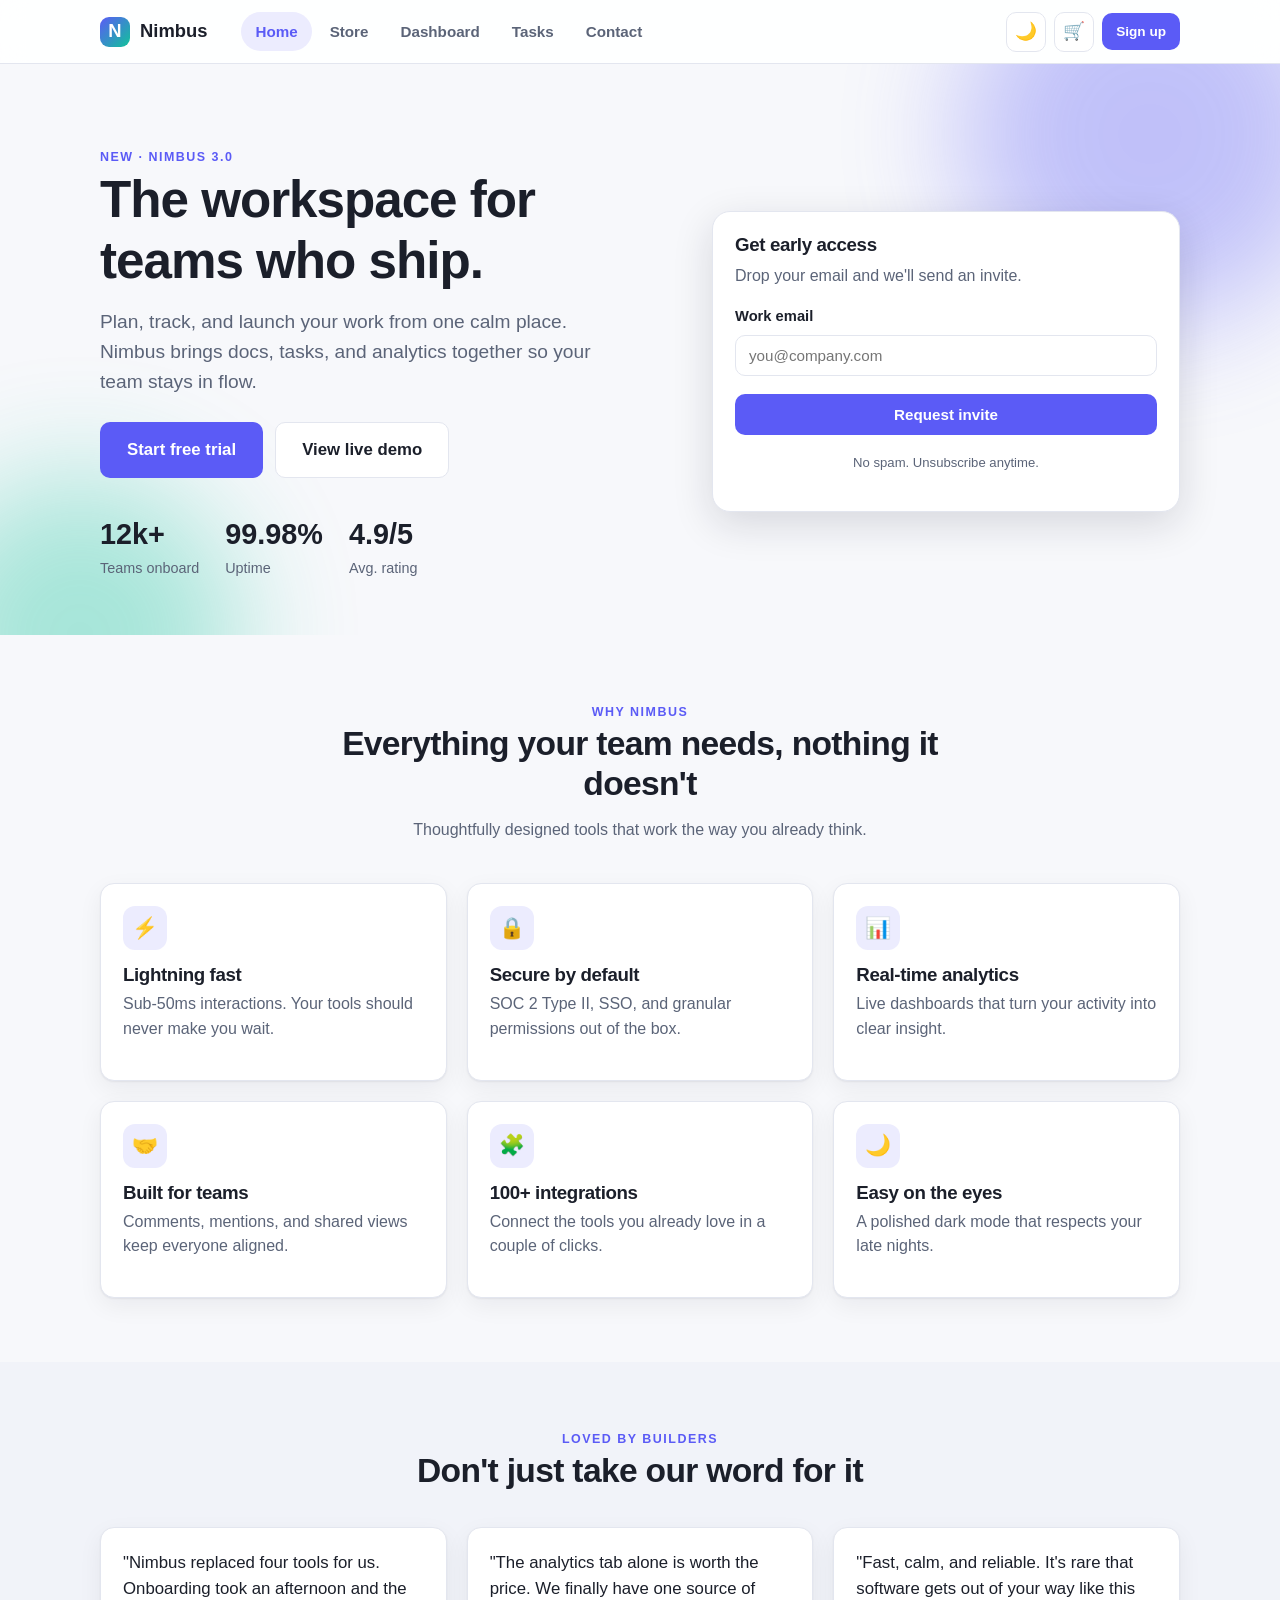
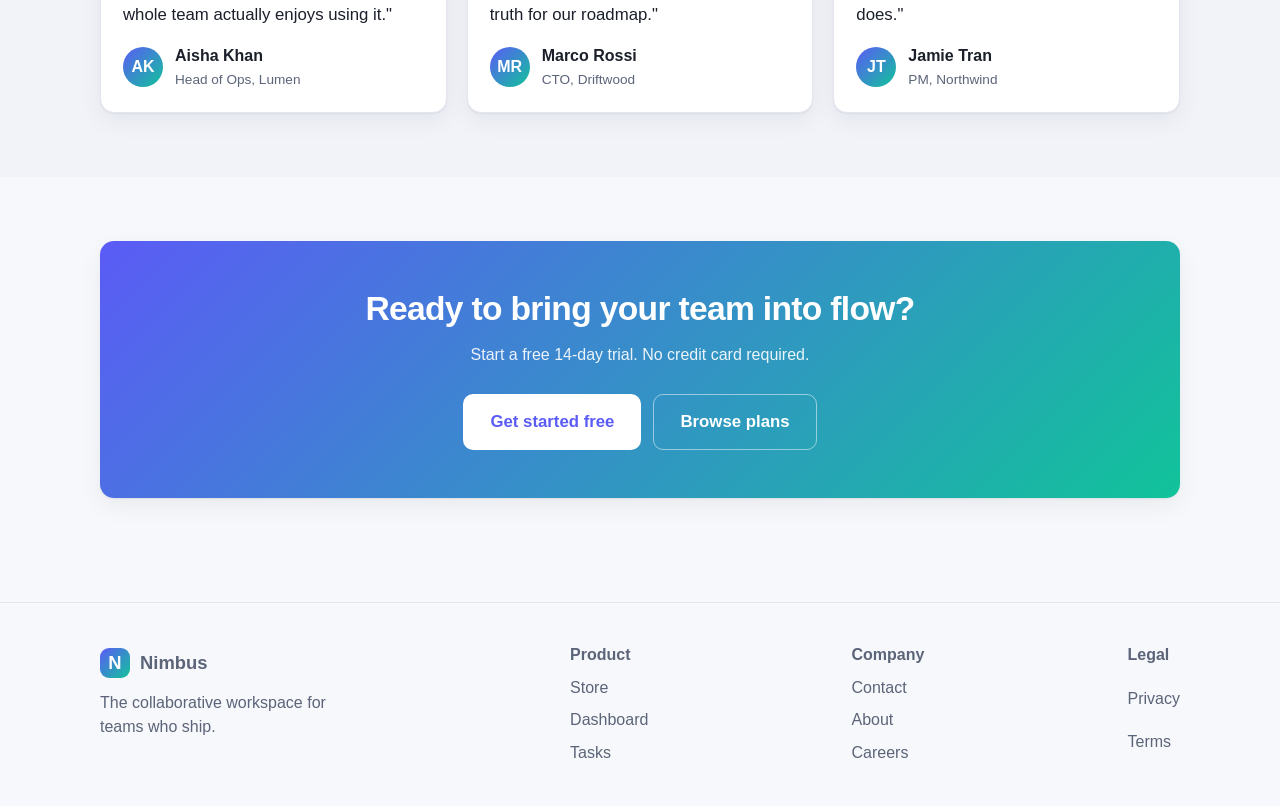
==== index.html @ 99af1205 "Add Nimbus computer-use test app A dependency-free static site (HTML/CSS/vanilla JS, no build step) " ====
<!DOCTYPE html>
<html lang="en">
<head>
  <meta charset="UTF-8" />
  <meta name="viewport" content="width=device-width, initial-scale=1.0" />
  <title>Nimbus — The workspace for teams who ship</title>
  <link rel="icon" href="data:image/svg+xml,<svg xmlns='http://www.w3.org/2000/svg' viewBox='0 0 100 100'><text y='.9em' font-size='90'>☁️</text></svg>" />
  <link rel="stylesheet" href="styles.css" />
</head>
<body data-page="home">

  <!-- ============================ NAV ============================ -->
  <nav class="nav">
    <div class="nav__inner">
      <a class="brand" href="index.html"><span class="brand__logo">N</span> Nimbus</a>
      <div class="nav__links">
        <a class="nav__link" data-nav="home" href="index.html">Home</a>
        <a class="nav__link" data-nav="products" href="products.html">Store</a>
        <a class="nav__link" data-nav="dashboard" href="dashboard.html">Dashboard</a>
        <a class="nav__link" data-nav="tasks" href="tasks.html">Tasks</a>
        <a class="nav__link" data-nav="contact" href="contact.html">Contact</a>
      </div>
      <div class="nav__spacer"></div>
      <div class="nav__actions">
        <button id="themeToggle" class="icon-btn" aria-label="Toggle theme">🌙</button>
        <a class="icon-btn" href="products.html" aria-label="View cart" title="Cart">🛒<span id="cartBadge" class="cart-badge" style="display:none">0</span></a>
        <a class="btn btn--primary btn--sm" href="contact.html">Sign up</a>
        <button id="menuToggle" class="icon-btn nav__toggle" aria-label="Open menu">☰</button>
      </div>
    </div>
  </nav>

  <!-- ============================ HERO ============================ -->
  <header class="hero">
    <span class="blob blob--1"></span>
    <span class="blob blob--2"></span>
    <div class="container hero__grid">
      <div>
        <span class="eyebrow">New · Nimbus 3.0</span>
        <h1>The workspace for teams who ship.</h1>
        <p class="hero__lead">Plan, track, and launch your work from one calm place. Nimbus brings docs, tasks, and analytics together so your team stays in flow.</p>
        <div class="hero__cta">
          <a class="btn btn--primary btn--lg" href="contact.html">Start free trial</a>
          <a class="btn btn--secondary btn--lg" href="dashboard.html">View live demo</a>
        </div>
        <div class="stat-row">
          <div><div class="stat__num">12k+</div><div class="stat__label">Teams onboard</div></div>
          <div><div class="stat__num">99.98%</div><div class="stat__label">Uptime</div></div>
          <div><div class="stat__num">4.9/5</div><div class="stat__label">Avg. rating</div></div>
        </div>
      </div>

      <div class="hero__panel">
        <h3 class="mt-0">Get early access</h3>
        <p class="muted">Drop your email and we'll send an invite.</p>
        <form id="leadForm" class="form" novalidate>
          <div class="field">
            <label for="leadEmail">Work email</label>
            <input class="input" id="leadEmail" name="email" type="email" placeholder="you@company.com" autocomplete="email" required />
          </div>
          <button class="btn btn--primary btn--block" type="submit">Request invite</button>
          <p class="field__hint center">No spam. Unsubscribe anytime.</p>
        </form>
      </div>
    </div>
  </header>

  <!-- ========================== FEATURES ========================= -->
  <section class="section" id="features">
    <div class="container">
      <div class="center" style="max-width:620px;margin:0 auto 40px">
        <span class="eyebrow">Why Nimbus</span>
        <h2>Everything your team needs, nothing it doesn't</h2>
        <p class="muted">Thoughtfully designed tools that work the way you already think.</p>
      </div>
      <div class="grid grid--3">
        <div class="card feature">
          <div class="feature__icon">⚡</div>
          <h3>Lightning fast</h3>
          <p class="muted">Sub-50ms interactions. Your tools should never make you wait.</p>
        </div>
        <div class="card feature">
          <div class="feature__icon">🔒</div>
          <h3>Secure by default</h3>
          <p class="muted">SOC 2 Type II, SSO, and granular permissions out of the box.</p>
        </div>
        <div class="card feature">
          <div class="feature__icon">📊</div>
          <h3>Real-time analytics</h3>
          <p class="muted">Live dashboards that turn your activity into clear insight.</p>
        </div>
        <div class="card feature">
          <div class="feature__icon">🤝</div>
          <h3>Built for teams</h3>
          <p class="muted">Comments, mentions, and shared views keep everyone aligned.</p>
        </div>
        <div class="card feature">
          <div class="feature__icon">🧩</div>
          <h3>100+ integrations</h3>
          <p class="muted">Connect the tools you already love in a couple of clicks.</p>
        </div>
        <div class="card feature">
          <div class="feature__icon">🌙</div>
          <h3>Easy on the eyes</h3>
          <p class="muted">A polished dark mode that respects your late nights.</p>
        </div>
      </div>
    </div>
  </section>

  <!-- ========================= TESTIMONIAL ======================= -->
  <section class="section" style="background:var(--surface-2)">
    <div class="container">
      <div class="center" style="max-width:620px;margin:0 auto 36px">
        <span class="eyebrow">Loved by builders</span>
        <h2>Don't just take our word for it</h2>
      </div>
      <div class="grid grid--3">
        <div class="card">
          <p class="quote">"Nimbus replaced four tools for us. Onboarding took an afternoon and the whole team actually enjoys using it."</p>
          <div class="quote__author"><span class="avatar">AK</span><div><strong>Aisha Khan</strong><div class="muted" style="font-size:.85rem">Head of Ops, Lumen</div></div></div>
        </div>
        <div class="card">
          <p class="quote">"The analytics tab alone is worth the price. We finally have one source of truth for our roadmap."</p>
          <div class="quote__author"><span class="avatar">MR</span><div><strong>Marco Rossi</strong><div class="muted" style="font-size:.85rem">CTO, Driftwood</div></div></div>
        </div>
        <div class="card">
          <p class="quote">"Fast, calm, and reliable. It's rare that software gets out of your way like this does."</p>
          <div class="quote__author"><span class="avatar">JT</span><div><strong>Jamie Tran</strong><div class="muted" style="font-size:.85rem">PM, Northwind</div></div></div>
        </div>
      </div>
    </div>
  </section>

  <!-- ============================ CTA ============================ -->
  <section class="section">
    <div class="container">
      <div class="card center" style="padding:48px;background:linear-gradient(135deg,var(--primary),var(--accent));border:none;color:#fff">
        <h2 style="color:#fff">Ready to bring your team into flow?</h2>
        <p style="opacity:.9;max-width:48ch;margin:0 auto 22px">Start a free 14-day trial. No credit card required.</p>
        <div class="hero__cta" style="justify-content:center">
          <a class="btn btn--lg" style="background:#fff;color:var(--primary)" href="contact.html">Get started free</a>
          <a class="btn btn--lg btn--ghost" style="color:#fff;border-color:rgba(255,255,255,.5)" href="products.html">Browse plans</a>
        </div>
      </div>
    </div>
  </section>

  <!-- =========================== FOOTER ========================== -->
  <footer class="footer">
    <div class="container footer__grid">
      <div class="footer__col">
        <a class="brand" href="index.html"><span class="brand__logo">N</span> Nimbus</a>
        <p class="muted" style="max-width:30ch">The collaborative workspace for teams who ship.</p>
      </div>
      <div class="footer__col">
        <strong>Product</strong>
        <a href="products.html">Store</a>
        <a href="dashboard.html">Dashboard</a>
        <a href="tasks.html">Tasks</a>
      </div>
      <div class="footer__col">
        <strong>Company</strong>
        <a href="contact.html">Contact</a>
        <a href="#">About</a>
        <a href="#">Careers</a>
      </div>
      <div class="footer__col">
        <strong>Legal</strong>
        <a href="#">Privacy</a>
        <a href="#">Terms</a>
      </div>
    </div>
  </footer>

  <script src="app.js"></script>
  <script>
    // Hero email capture
    document.getElementById("leadForm").addEventListener("submit", function (e) {
      e.preventDefault();
      var email = document.getElementById("leadEmail");
      if (!email.value || !email.checkValidity()) {
        email.focus();
        toast("Please enter a valid email");
        return;
      }
      toast("🎉 Thanks! Invite sent to " + email.value);
      email.value = "";
    });
  </script>
</body>
</html>
---- styles.css ----
/* ==========================================================================
   Nimbus — shared design system
   Dependency-free. Theming via CSS variables + [data-theme] on <html>.
   ========================================================================== */

:root {
  --bg: #f7f8fb;
  --surface: #ffffff;
  --surface-2: #f1f3f9;
  --border: #e3e6ef;
  --text: #1b1f2a;
  --text-muted: #5b6478;
  --primary: #5b5bf6;
  --primary-600: #4747e0;
  --primary-soft: #ececfe;
  --accent: #11c39a;
  --danger: #e5484d;
  --warning: #f5a524;
  --shadow: 0 1px 2px rgba(20, 24, 40, .06), 0 8px 24px rgba(20, 24, 40, .06);
  --shadow-lg: 0 12px 40px rgba(20, 24, 40, .14);
  --radius: 14px;
  --radius-sm: 9px;
  --maxw: 1120px;
  --nav-h: 64px;
}

[data-theme="dark"] {
  --bg: #0e1117;
  --surface: #161b24;
  --surface-2: #1d2330;
  --border: #2a3140;
  --text: #e8ecf4;
  --text-muted: #9aa4b8;
  --primary: #7c7cff;
  --primary-600: #6a6aff;
  --primary-soft: #20223a;
  --accent: #2cd6ad;
  --shadow: 0 1px 2px rgba(0, 0, 0, .3), 0 8px 24px rgba(0, 0, 0, .35);
  --shadow-lg: 0 12px 40px rgba(0, 0, 0, .5);
}

* { box-sizing: border-box; }

html { scroll-behavior: smooth; }

body {
  margin: 0;
  font-family: -apple-system, BlinkMacSystemFont, "Segoe UI", Roboto, Helvetica, Arial, sans-serif;
  background: var(--bg);
  color: var(--text);
  line-height: 1.55;
  -webkit-font-smoothing: antialiased;
  transition: background .2s ease, color .2s ease;
}

a { color: var(--primary); text-decoration: none; }
a:hover { text-decoration: underline; }

h1, h2, h3 { line-height: 1.2; margin: 0 0 .4em; letter-spacing: -.02em; }
h1 { font-size: clamp(2rem, 5vw, 3.2rem); }
h2 { font-size: clamp(1.5rem, 3vw, 2.1rem); }
p { margin: 0 0 1rem; }

.container { width: 100%; max-width: var(--maxw); margin: 0 auto; padding: 0 20px; }
.section { padding: 64px 0; }
.muted { color: var(--text-muted); }
.center { text-align: center; }
.mt-0 { margin-top: 0; }
.eyebrow {
  text-transform: uppercase; letter-spacing: .12em; font-size: .78rem;
  font-weight: 700; color: var(--primary);
}

/* ----------------------------- Navigation ------------------------------- */
.nav {
  position: sticky; top: 0; z-index: 50;
  height: var(--nav-h);
  background: color-mix(in srgb, var(--surface) 88%, transparent);
  backdrop-filter: saturate(180%) blur(12px);
  border-bottom: 1px solid var(--border);
}
.nav__inner {
  height: 100%; max-width: var(--maxw); margin: 0 auto; padding: 0 20px;
  display: flex; align-items: center; gap: 20px;
}
.brand { display: flex; align-items: center; gap: 10px; font-weight: 800; font-size: 1.15rem; color: var(--text); }
.brand:hover { text-decoration: none; }
.brand__logo {
  width: 30px; height: 30px; border-radius: 9px;
  background: linear-gradient(135deg, var(--primary), var(--accent));
  display: grid; place-items: center; color: #fff; font-weight: 900;
}
.nav__links { display: flex; align-items: center; gap: 4px; margin-left: 14px; }
.nav__link {
  padding: 8px 14px; border-radius: 999px; color: var(--text-muted);
  font-weight: 600; font-size: .95rem;
}
.nav__link:hover { color: var(--text); background: var(--surface-2); text-decoration: none; }
.nav__link.is-active { color: var(--primary); background: var(--primary-soft); }
.nav__spacer { flex: 1; }
.nav__actions { display: flex; align-items: center; gap: 8px; }

.icon-btn {
  width: 40px; height: 40px; border-radius: 10px; border: 1px solid var(--border);
  background: var(--surface); color: var(--text); cursor: pointer; font-size: 1.1rem;
  display: grid; place-items: center; position: relative;
}
.icon-btn:hover { background: var(--surface-2); }
.cart-badge {
  position: absolute; top: -6px; right: -6px; min-width: 18px; height: 18px; padding: 0 4px;
  border-radius: 999px; background: var(--danger); color: #fff; font-size: .7rem; font-weight: 700;
  display: grid; place-items: center;
}
.nav__toggle { display: none; }

/* ------------------------------- Buttons -------------------------------- */
.btn {
  display: inline-flex; align-items: center; justify-content: center; gap: 8px;
  padding: 11px 20px; border-radius: 10px; font-weight: 700; font-size: .95rem;
  border: 1px solid transparent; cursor: pointer; transition: transform .06s ease, background .15s ease;
  font-family: inherit;
}
.btn:hover { text-decoration: none; }
.btn:active { transform: translateY(1px); }
.btn--primary { background: var(--primary); color: #fff; }
.btn--primary:hover { background: var(--primary-600); }
.btn--secondary { background: var(--surface); color: var(--text); border-color: var(--border); }
.btn--secondary:hover { background: var(--surface-2); }
.btn--ghost { background: transparent; color: var(--text); }
.btn--ghost:hover { background: var(--surface-2); }
.btn--danger { background: var(--danger); color: #fff; }
.btn--block { width: 100%; }
.btn--sm { padding: 7px 13px; font-size: .85rem; }
.btn--lg { padding: 14px 26px; font-size: 1.05rem; }

/* -------------------------------- Cards --------------------------------- */
.card {
  background: var(--surface); border: 1px solid var(--border); border-radius: var(--radius);
  box-shadow: var(--shadow); padding: 22px;
}
.grid { display: grid; gap: 20px; }
.grid--3 { grid-template-columns: repeat(3, 1fr); }
.grid--4 { grid-template-columns: repeat(4, 1fr); }
.grid--2 { grid-template-columns: repeat(2, 1fr); }

/* -------------------------------- Hero ---------------------------------- */
.hero { padding: 80px 0 56px; position: relative; overflow: hidden; }
.hero__grid { display: grid; grid-template-columns: 1.1fr .9fr; gap: 40px; align-items: center; }
.hero h1 { margin-bottom: .3em; }
.hero__lead { font-size: 1.2rem; color: var(--text-muted); max-width: 46ch; }
.hero__cta { display: flex; gap: 12px; margin-top: 26px; flex-wrap: wrap; }
.hero__panel {
  background: var(--surface); border: 1px solid var(--border); border-radius: 18px;
  box-shadow: var(--shadow-lg); padding: 22px;
}
.blob {
  position: absolute; border-radius: 50%; filter: blur(60px); opacity: .35; z-index: -1;
}
.blob--1 { width: 380px; height: 380px; background: var(--primary); top: -120px; right: -60px; }
.blob--2 { width: 320px; height: 320px; background: var(--accent); bottom: -160px; left: -80px; }

.stat-row { display: flex; gap: 26px; margin-top: 34px; flex-wrap: wrap; }
.stat__num { font-size: 1.8rem; font-weight: 800; }
.stat__label { color: var(--text-muted); font-size: .9rem; }

/* ------------------------------ Feature --------------------------------- */
.feature__icon {
  width: 44px; height: 44px; border-radius: 12px; background: var(--primary-soft);
  color: var(--primary); display: grid; place-items: center; font-size: 1.3rem; margin-bottom: 14px;
}
.feature h3 { margin-bottom: .3em; }

/* ----------------------------- Testimonial ------------------------------ */
.quote { font-size: 1.05rem; }
.quote__author { display: flex; align-items: center; gap: 12px; margin-top: 14px; }
.avatar {
  width: 40px; height: 40px; border-radius: 50%; background: linear-gradient(135deg, var(--primary), var(--accent));
  color: #fff; display: grid; place-items: center; font-weight: 700;
}

/* -------------------------------- Tabs ---------------------------------- */
.tabs { border-bottom: 1px solid var(--border); display: flex; gap: 4px; margin-bottom: 26px; }
.tab {
  padding: 12px 16px; border: none; background: none; cursor: pointer; font-family: inherit;
  font-size: .98rem; font-weight: 600; color: var(--text-muted); border-bottom: 2px solid transparent;
  margin-bottom: -1px;
}
.tab:hover { color: var(--text); }
.tab.is-active { color: var(--primary); border-bottom-color: var(--primary); }
.tab-panel { display: none; }
.tab-panel.is-active { display: block; animation: fade .2s ease; }
@keyframes fade { from { opacity: 0; transform: translateY(4px); } to { opacity: 1; transform: none; } }

/* ------------------------------- Stats ---------------------------------- */
.stat-card { display: flex; flex-direction: column; gap: 6px; }
.stat-card__label { color: var(--text-muted); font-size: .85rem; font-weight: 600; }
.stat-card__value { font-size: 1.9rem; font-weight: 800; }
.trend { font-size: .85rem; font-weight: 700; }
.trend--up { color: var(--accent); }
.trend--down { color: var(--danger); }

/* ------------------------------- Tables --------------------------------- */
.table-wrap { overflow-x: auto; border: 1px solid var(--border); border-radius: var(--radius); }
table { width: 100%; border-collapse: collapse; background: var(--surface); }
th, td { padding: 12px 16px; text-align: left; border-bottom: 1px solid var(--border); font-size: .92rem; }
th { color: var(--text-muted); font-weight: 700; font-size: .8rem; text-transform: uppercase; letter-spacing: .04em; }
tbody tr:last-child td { border-bottom: none; }
tbody tr:hover { background: var(--surface-2); }
.badge {
  display: inline-block; padding: 3px 10px; border-radius: 999px; font-size: .78rem; font-weight: 700;
}
.badge--green { background: color-mix(in srgb, var(--accent) 18%, transparent); color: var(--accent); }
.badge--amber { background: color-mix(in srgb, var(--warning) 20%, transparent); color: var(--warning); }
.badge--red { background: color-mix(in srgb, var(--danger) 16%, transparent); color: var(--danger); }
.badge--gray { background: var(--surface-2); color: var(--text-muted); }

/* ------------------------------- Forms ---------------------------------- */
.form { display: grid; gap: 18px; }
.field { display: grid; gap: 7px; }
.field > label { font-weight: 600; font-size: .92rem; }
.field-group { border: 0; margin: 0; padding: 0; min-width: 0; }
.field-group > legend { font-weight: 600; font-size: .92rem; padding: 0; margin-bottom: 8px; }
.field .req { color: var(--danger); }
.input, .select, .textarea {
  width: 100%; padding: 11px 13px; border-radius: 10px; border: 1px solid var(--border);
  background: var(--surface); color: var(--text); font-family: inherit; font-size: .95rem;
}
.input:focus, .select:focus, .textarea:focus {
  outline: none; border-color: var(--primary); box-shadow: 0 0 0 3px var(--primary-soft);
}
.textarea { resize: vertical; min-height: 110px; }
.field__hint { font-size: .82rem; color: var(--text-muted); }
.field__error { font-size: .82rem; color: var(--danger); display: none; }
.field.has-error .input, .field.has-error .select, .field.has-error .textarea { border-color: var(--danger); }
.field.has-error .field__error { display: block; }
.choice-row { display: flex; gap: 18px; flex-wrap: wrap; }
.choice { display: flex; align-items: center; gap: 8px; font-size: .95rem; }
.choice input { width: 16px; height: 16px; accent-color: var(--primary); }
.row-2 { display: grid; grid-template-columns: 1fr 1fr; gap: 18px; }

/* -------------------------- Toggle switch ------------------------------- */
.switch { position: relative; display: inline-block; width: 46px; height: 26px; }
.switch input { opacity: 0; width: 0; height: 0; }
.switch__track {
  position: absolute; inset: 0; background: var(--surface-2); border: 1px solid var(--border);
  border-radius: 999px; cursor: pointer; transition: .2s;
}
.switch__track::before {
  content: ""; position: absolute; height: 18px; width: 18px; left: 3px; top: 3px;
  background: #fff; border-radius: 50%; transition: .2s; box-shadow: 0 1px 2px rgba(0,0,0,.3);
}
.switch input:checked + .switch__track { background: var(--primary); border-color: var(--primary); }
.switch input:checked + .switch__track::before { transform: translateX(20px); }

/* ------------------------------- Products ------------------------------- */
.toolbar { display: flex; gap: 12px; align-items: center; flex-wrap: wrap; margin-bottom: 24px; }
.toolbar .search { flex: 1; min-width: 220px; }
.product__media {
  height: 150px; border-radius: 10px; margin-bottom: 14px; display: grid; place-items: center;
  font-size: 3rem; color: #fff;
}
.product h3 { font-size: 1.1rem; margin-bottom: 2px; }
.product__price { font-weight: 800; font-size: 1.2rem; }
.product__foot { display: flex; align-items: center; justify-content: space-between; margin-top: 14px; }

/* -------------------------------- Tasks --------------------------------- */
.task-input { display: flex; gap: 10px; margin-bottom: 18px; }
.task-list { list-style: none; margin: 0; padding: 0; display: grid; gap: 10px; }
.task {
  display: flex; align-items: center; gap: 12px; padding: 13px 16px;
  background: var(--surface); border: 1px solid var(--border); border-radius: 12px;
}
.task input[type="checkbox"] { width: 19px; height: 19px; accent-color: var(--accent); cursor: pointer; }
.task__text { flex: 1; }
.task.is-done .task__text { text-decoration: line-through; color: var(--text-muted); }
.task__del { background: none; border: none; cursor: pointer; color: var(--text-muted); font-size: 1.1rem; padding: 4px 8px; border-radius: 8px; }
.task__del:hover { background: color-mix(in srgb, var(--danger) 14%, transparent); color: var(--danger); }
.filter-row { display: flex; align-items: center; gap: 8px; margin-bottom: 18px; flex-wrap: wrap; }
.chip {
  padding: 6px 14px; border-radius: 999px; border: 1px solid var(--border); background: var(--surface);
  cursor: pointer; font-weight: 600; font-size: .88rem; color: var(--text-muted); font-family: inherit;
}
.chip.is-active { background: var(--primary); border-color: var(--primary); color: #fff; }
.empty { text-align: center; color: var(--text-muted); padding: 30px; }

/* ------------------------------- Modal ---------------------------------- */
.modal-overlay {
  position: fixed; inset: 0; background: rgba(10, 12, 20, .5); z-index: 100;
  display: none; align-items: center; justify-content: center; padding: 20px;
}
.modal-overlay.is-open { display: flex; animation: fade .15s ease; }
.modal {
  background: var(--surface); border-radius: 16px; box-shadow: var(--shadow-lg);
  width: 100%; max-width: 440px; padding: 24px; max-height: 85vh; overflow: auto;
}
.modal__head { display: flex; align-items: center; justify-content: space-between; margin-bottom: 14px; }
.modal__close { background: none; border: none; font-size: 1.4rem; cursor: pointer; color: var(--text-muted); }
.cart-line { display: flex; align-items: center; justify-content: space-between; padding: 10px 0; border-bottom: 1px solid var(--border); }
.cart-total { display: flex; align-items: center; justify-content: space-between; font-weight: 800; font-size: 1.15rem; margin: 14px 0; }

/* ------------------------------- Toast ---------------------------------- */
.toast-stack { position: fixed; bottom: 22px; right: 22px; z-index: 200; display: grid; gap: 10px; }
.toast {
  background: var(--text); color: var(--bg); padding: 12px 18px; border-radius: 10px;
  box-shadow: var(--shadow-lg); font-weight: 600; font-size: .92rem; animation: slideIn .2s ease;
}
@keyframes slideIn { from { opacity: 0; transform: translateX(20px); } to { opacity: 1; transform: none; } }

/* ------------------------------- Footer --------------------------------- */
.footer { border-top: 1px solid var(--border); padding: 40px 0; margin-top: 40px; color: var(--text-muted); }
.footer__grid { display: flex; justify-content: space-between; gap: 30px; flex-wrap: wrap; }
.footer__col { display: grid; gap: 8px; }
.footer__col a { color: var(--text-muted); }

/* ------------------------------ Page head ------------------------------- */
.page-head { padding: 38px 0 8px; }
.page-head h1 { font-size: clamp(1.8rem, 4vw, 2.4rem); }

/* ----------------------------- Responsive ------------------------------- */
@media (max-width: 860px) {
  .nav__links { display: none; }
  .nav__links.is-open {
    display: flex; flex-direction: column; position: absolute; top: var(--nav-h); left: 0; right: 0;
    background: var(--surface); border-bottom: 1px solid var(--border); padding: 12px; gap: 6px; margin: 0;
  }
  .nav__toggle { display: grid; }
  .hero__grid, .grid--3, .grid--4, .grid--2, .row-2 { grid-template-columns: 1fr; }
  .footer__grid { flex-direction: column; }
}
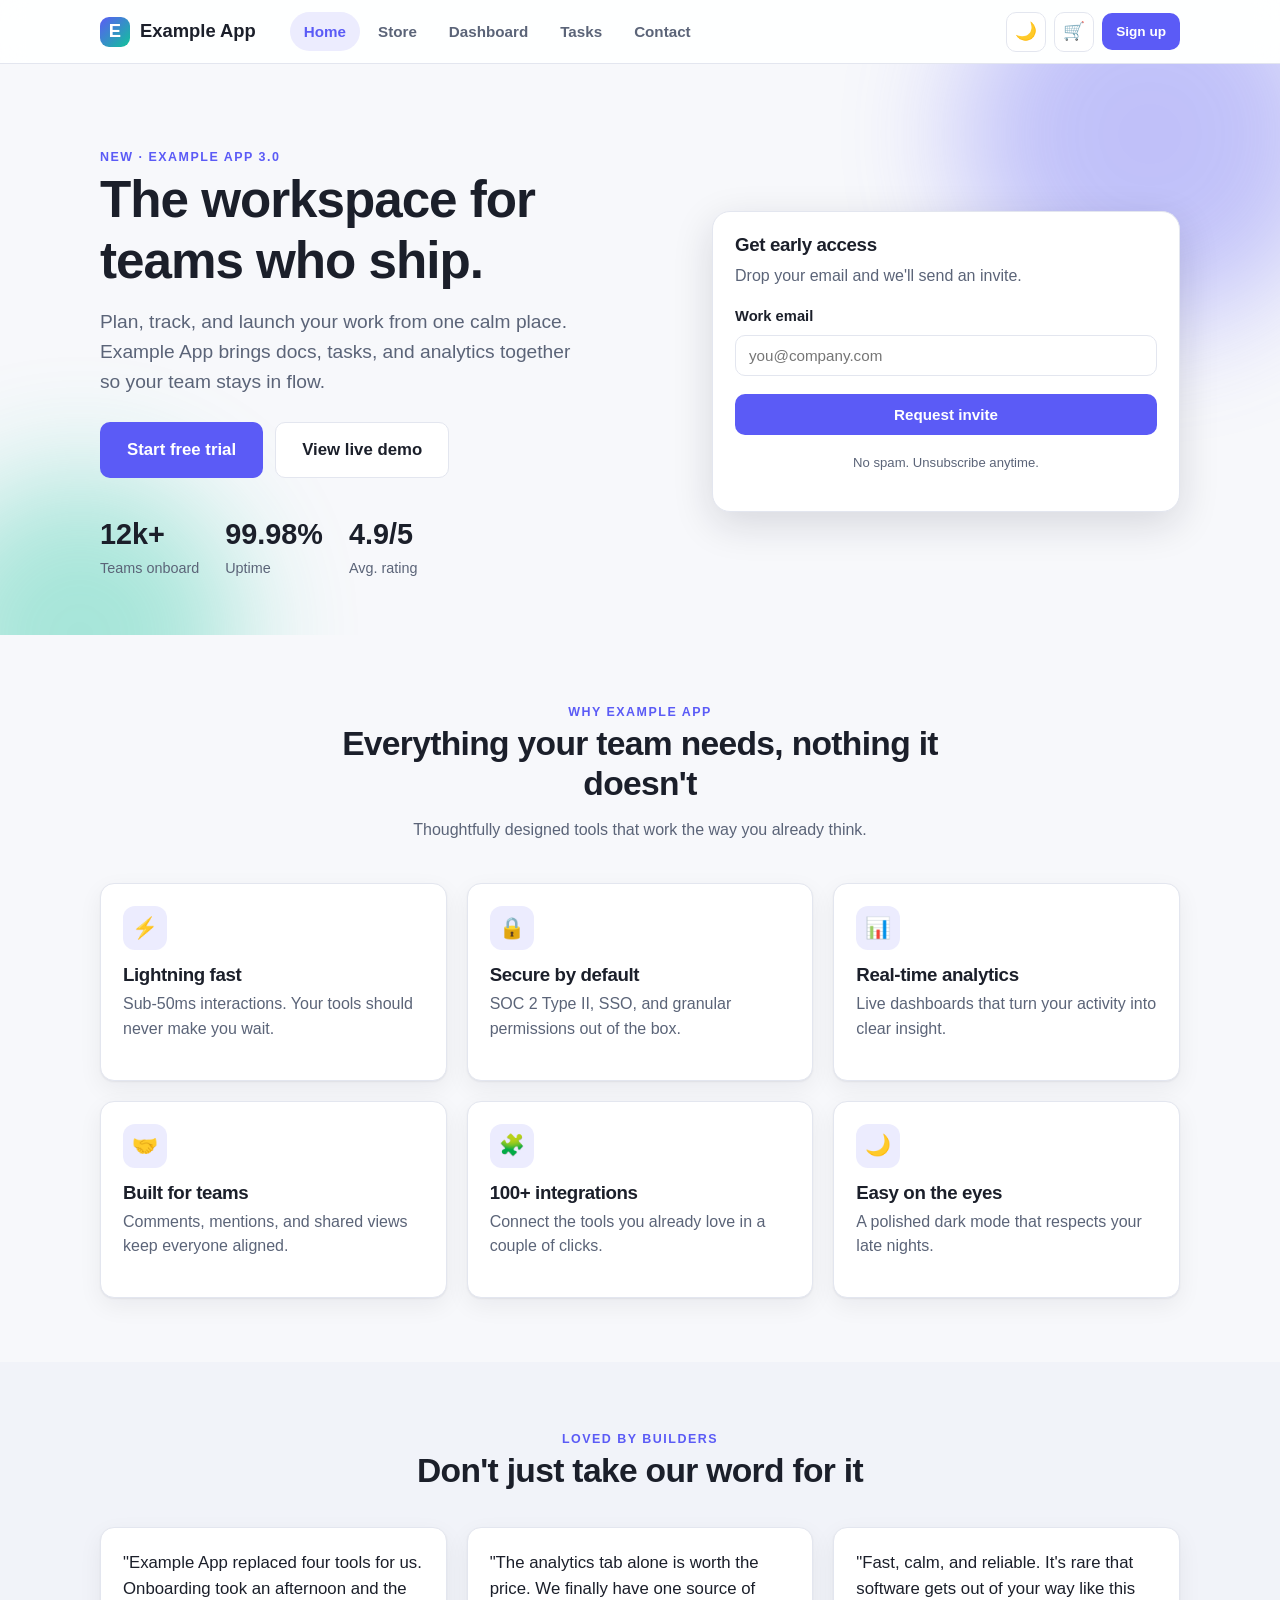
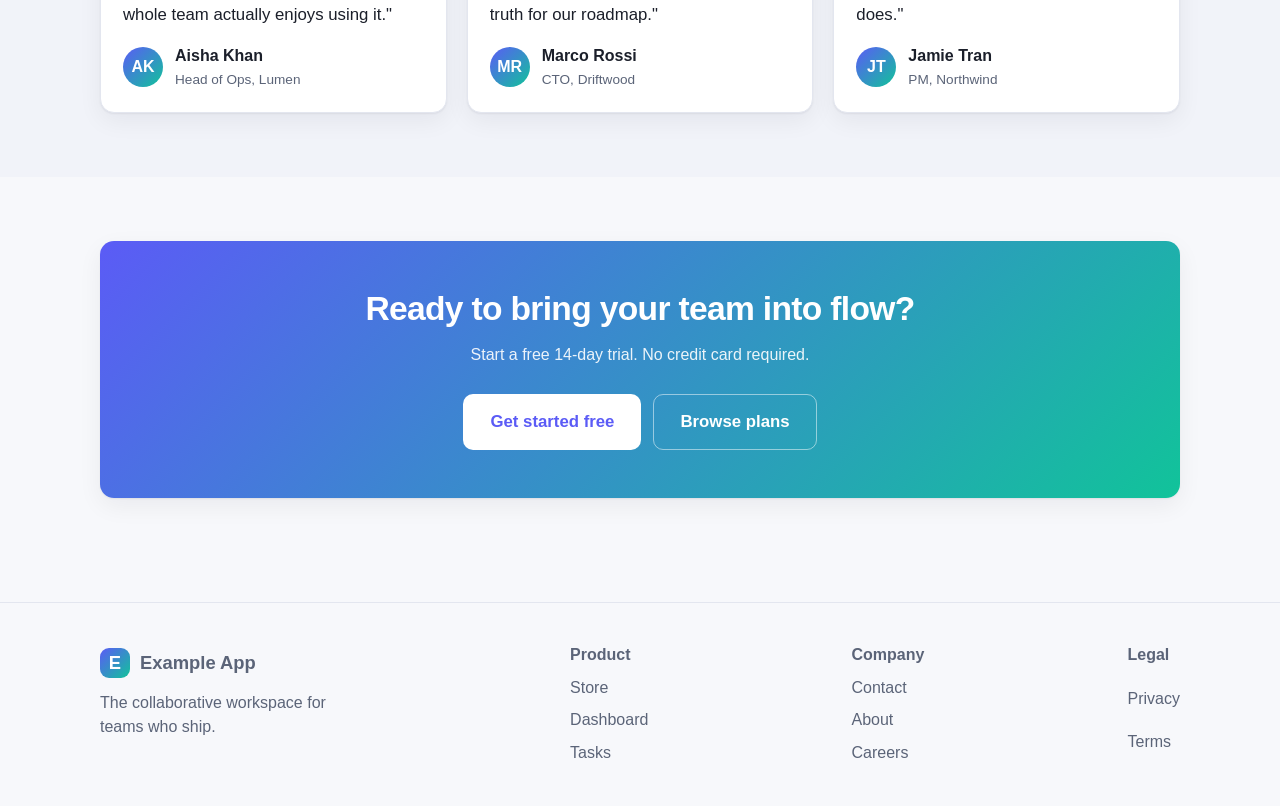
==== commit 3e191434: "Rename app from Nimbus to Example App Make it obvious the app is a dummy/test target. Updates all us" ====
--- a/index.html
+++ b/index.html
@@ -3,7 +3,7 @@
 <head>
   <meta charset="UTF-8" />
   <meta name="viewport" content="width=device-width, initial-scale=1.0" />
-  <title>Nimbus — The workspace for teams who ship</title>
+  <title>Example App — The workspace for teams who ship</title>
   <link rel="icon" href="data:image/svg+xml,<svg xmlns='http://www.w3.org/2000/svg' viewBox='0 0 100 100'><text y='.9em' font-size='90'>☁️</text></svg>" />
   <link rel="stylesheet" href="styles.css" />
 </head>
@@ -12,7 +12,7 @@
   <!-- ============================ NAV ============================ -->
   <nav class="nav">
     <div class="nav__inner">
-      <a class="brand" href="index.html"><span class="brand__logo">N</span> Nimbus</a>
+      <a class="brand" href="index.html"><span class="brand__logo">E</span> Example App</a>
       <div class="nav__links">
         <a class="nav__link" data-nav="home" href="index.html">Home</a>
         <a class="nav__link" data-nav="products" href="products.html">Store</a>
@@ -36,9 +36,9 @@
     <span class="blob blob--2"></span>
     <div class="container hero__grid">
       <div>
-        <span class="eyebrow">New · Nimbus 3.0</span>
+        <span class="eyebrow">New · Example App 3.0</span>
         <h1>The workspace for teams who ship.</h1>
-        <p class="hero__lead">Plan, track, and launch your work from one calm place. Nimbus brings docs, tasks, and analytics together so your team stays in flow.</p>
+        <p class="hero__lead">Plan, track, and launch your work from one calm place. Example App brings docs, tasks, and analytics together so your team stays in flow.</p>
         <div class="hero__cta">
           <a class="btn btn--primary btn--lg" href="contact.html">Start free trial</a>
           <a class="btn btn--secondary btn--lg" href="dashboard.html">View live demo</a>
@@ -69,7 +69,7 @@
   <section class="section" id="features">
     <div class="container">
       <div class="center" style="max-width:620px;margin:0 auto 40px">
-        <span class="eyebrow">Why Nimbus</span>
+        <span class="eyebrow">Why Example App</span>
         <h2>Everything your team needs, nothing it doesn't</h2>
         <p class="muted">Thoughtfully designed tools that work the way you already think.</p>
       </div>
@@ -117,7 +117,7 @@
       </div>
       <div class="grid grid--3">
         <div class="card">
-          <p class="quote">"Nimbus replaced four tools for us. Onboarding took an afternoon and the whole team actually enjoys using it."</p>
+          <p class="quote">"Example App replaced four tools for us. Onboarding took an afternoon and the whole team actually enjoys using it."</p>
           <div class="quote__author"><span class="avatar">AK</span><div><strong>Aisha Khan</strong><div class="muted" style="font-size:.85rem">Head of Ops, Lumen</div></div></div>
         </div>
         <div class="card">
@@ -150,7 +150,7 @@
   <footer class="footer">
     <div class="container footer__grid">
       <div class="footer__col">
-        <a class="brand" href="index.html"><span class="brand__logo">N</span> Nimbus</a>
+        <a class="brand" href="index.html"><span class="brand__logo">E</span> Example App</a>
         <p class="muted" style="max-width:30ch">The collaborative workspace for teams who ship.</p>
       </div>
       <div class="footer__col">
--- a/styles.css
+++ b/styles.css
@@ -1,5 +1,5 @@
 /* ==========================================================================
-   Nimbus — shared design system
+   Example App — shared design system
    Dependency-free. Theming via CSS variables + [data-theme] on <html>.
    ========================================================================== */
 
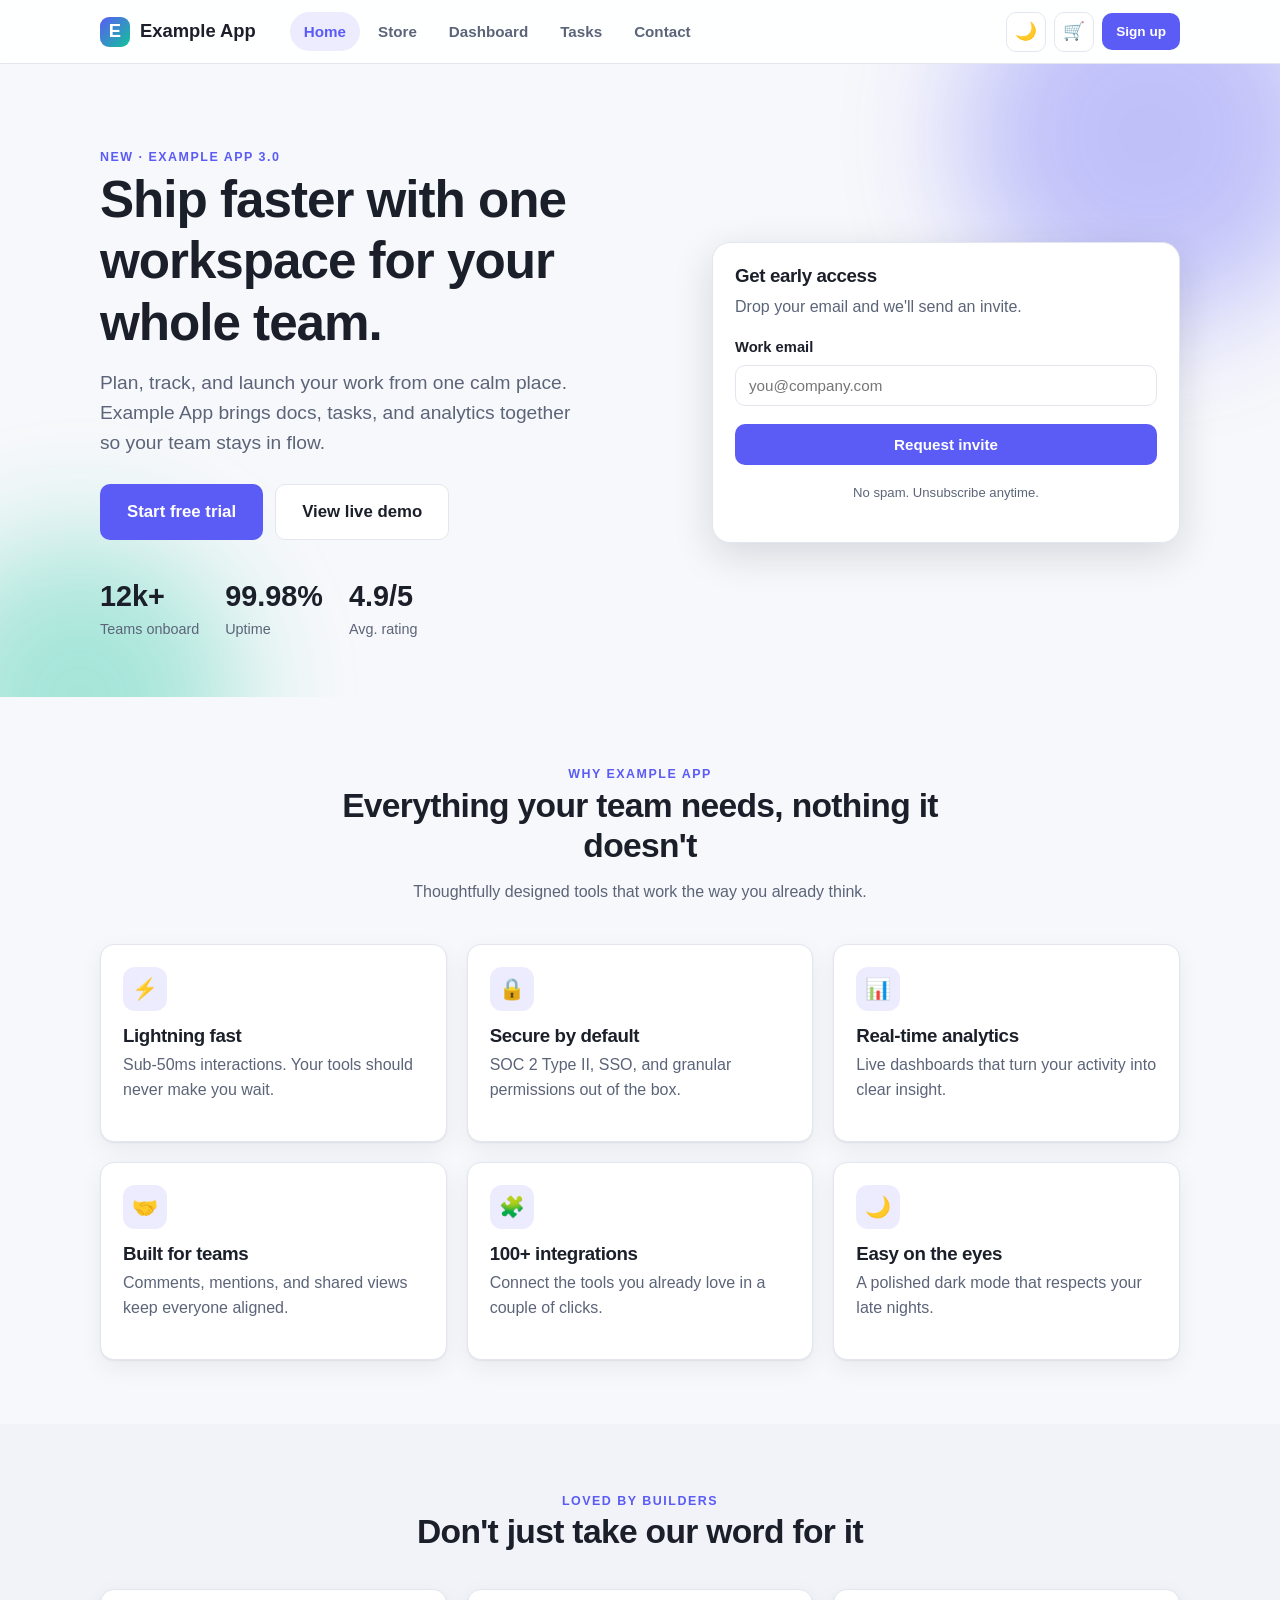
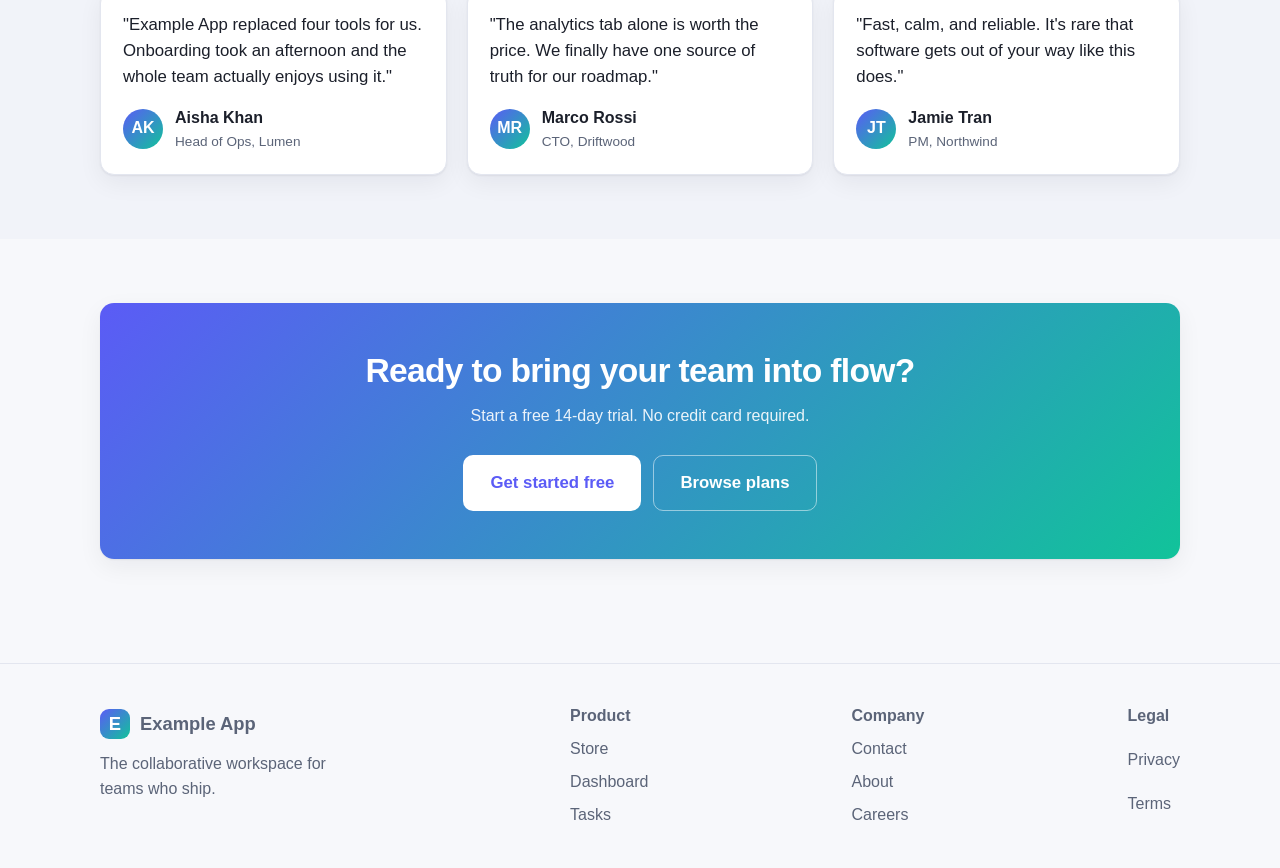
==== commit 22d8fead: "Update Store page copy Co-Authored-By: Claude Opus 4.8 <noreply@anthropic.com>" ====
--- a/index.html
+++ b/index.html
@@ -37,7 +37,7 @@
     <div class="container hero__grid">
       <div>
         <span class="eyebrow">New · Example App 3.0</span>
-        <h1>The workspace for teams who ship.</h1>
+        <h1>Ship faster with one workspace for your whole team.</h1>
         <p class="hero__lead">Plan, track, and launch your work from one calm place. Example App brings docs, tasks, and analytics together so your team stays in flow.</p>
         <div class="hero__cta">
           <a class="btn btn--primary btn--lg" href="contact.html">Start free trial</a>
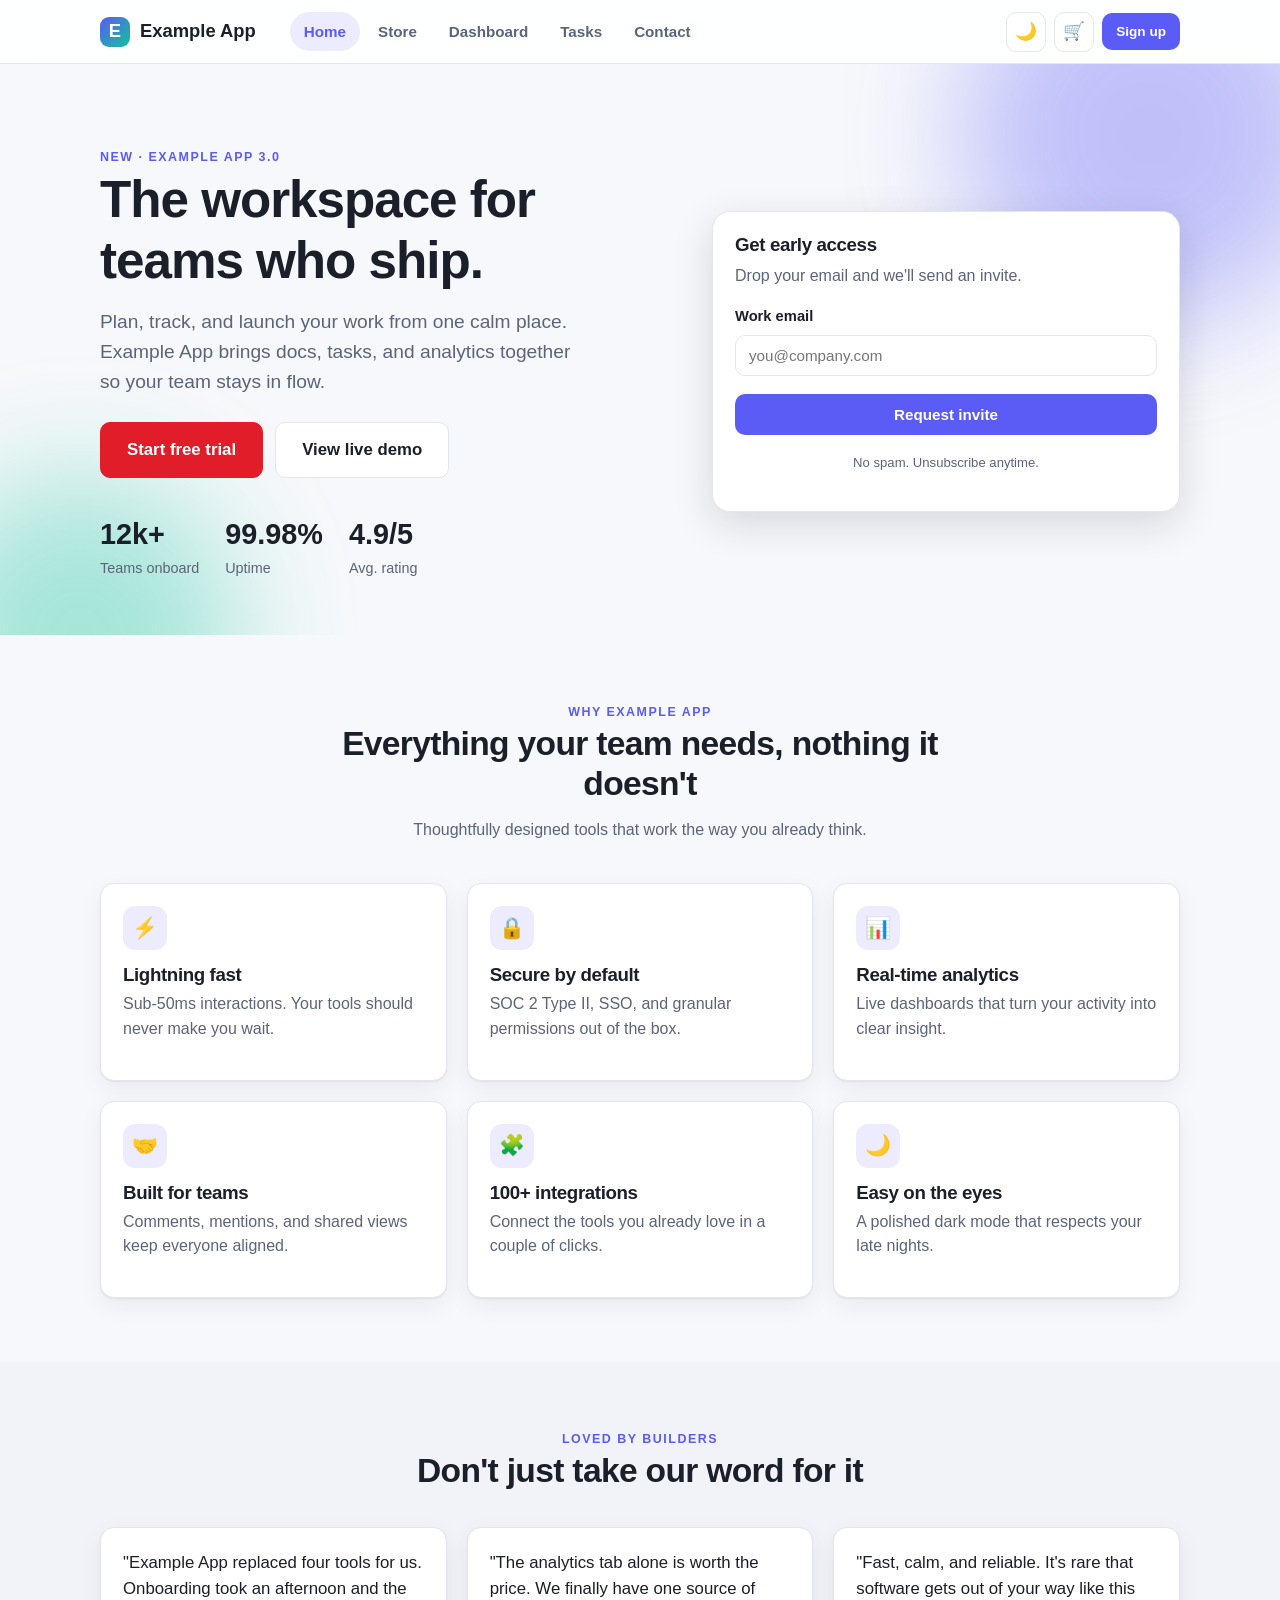
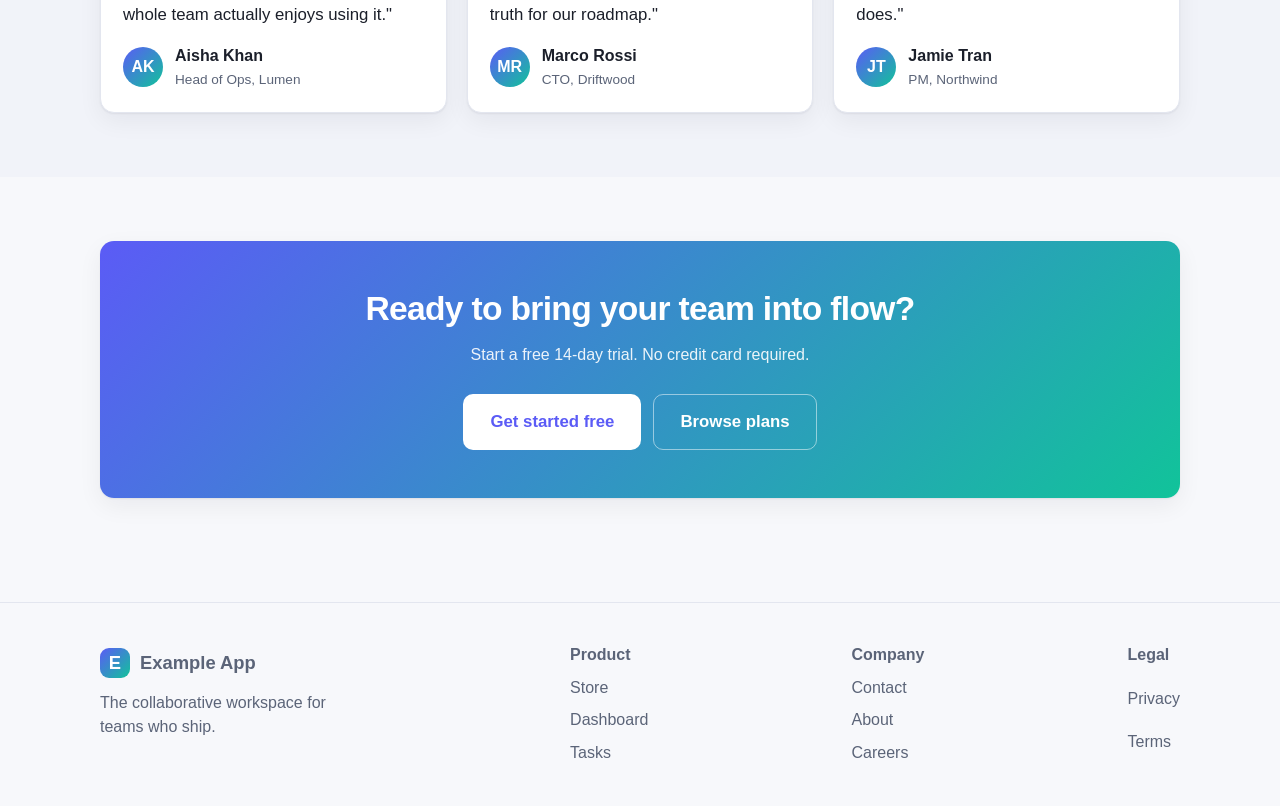
==== commit e009e003: "Fix email validation regex on contact form Tighten the contact form's email field validation to reje" ====
--- a/index.html
+++ b/index.html
@@ -37,10 +37,10 @@
     <div class="container hero__grid">
       <div>
         <span class="eyebrow">New · Example App 3.0</span>
-        <h1>Ship faster with one workspace for your whole team.</h1>
+        <h1>The workspace for teams who ship.</h1>
         <p class="hero__lead">Plan, track, and launch your work from one calm place. Example App brings docs, tasks, and analytics together so your team stays in flow.</p>
         <div class="hero__cta">
-          <a class="btn btn--primary btn--lg" href="contact.html">Start free trial</a>
+          <a class="btn btn--primary btn--lg" href="contact.html" style="background:#e11d2a;border-color:#e11d2a;color:#fff;">Start free trial</a>
           <a class="btn btn--secondary btn--lg" href="dashboard.html">View live demo</a>
         </div>
         <div class="stat-row">
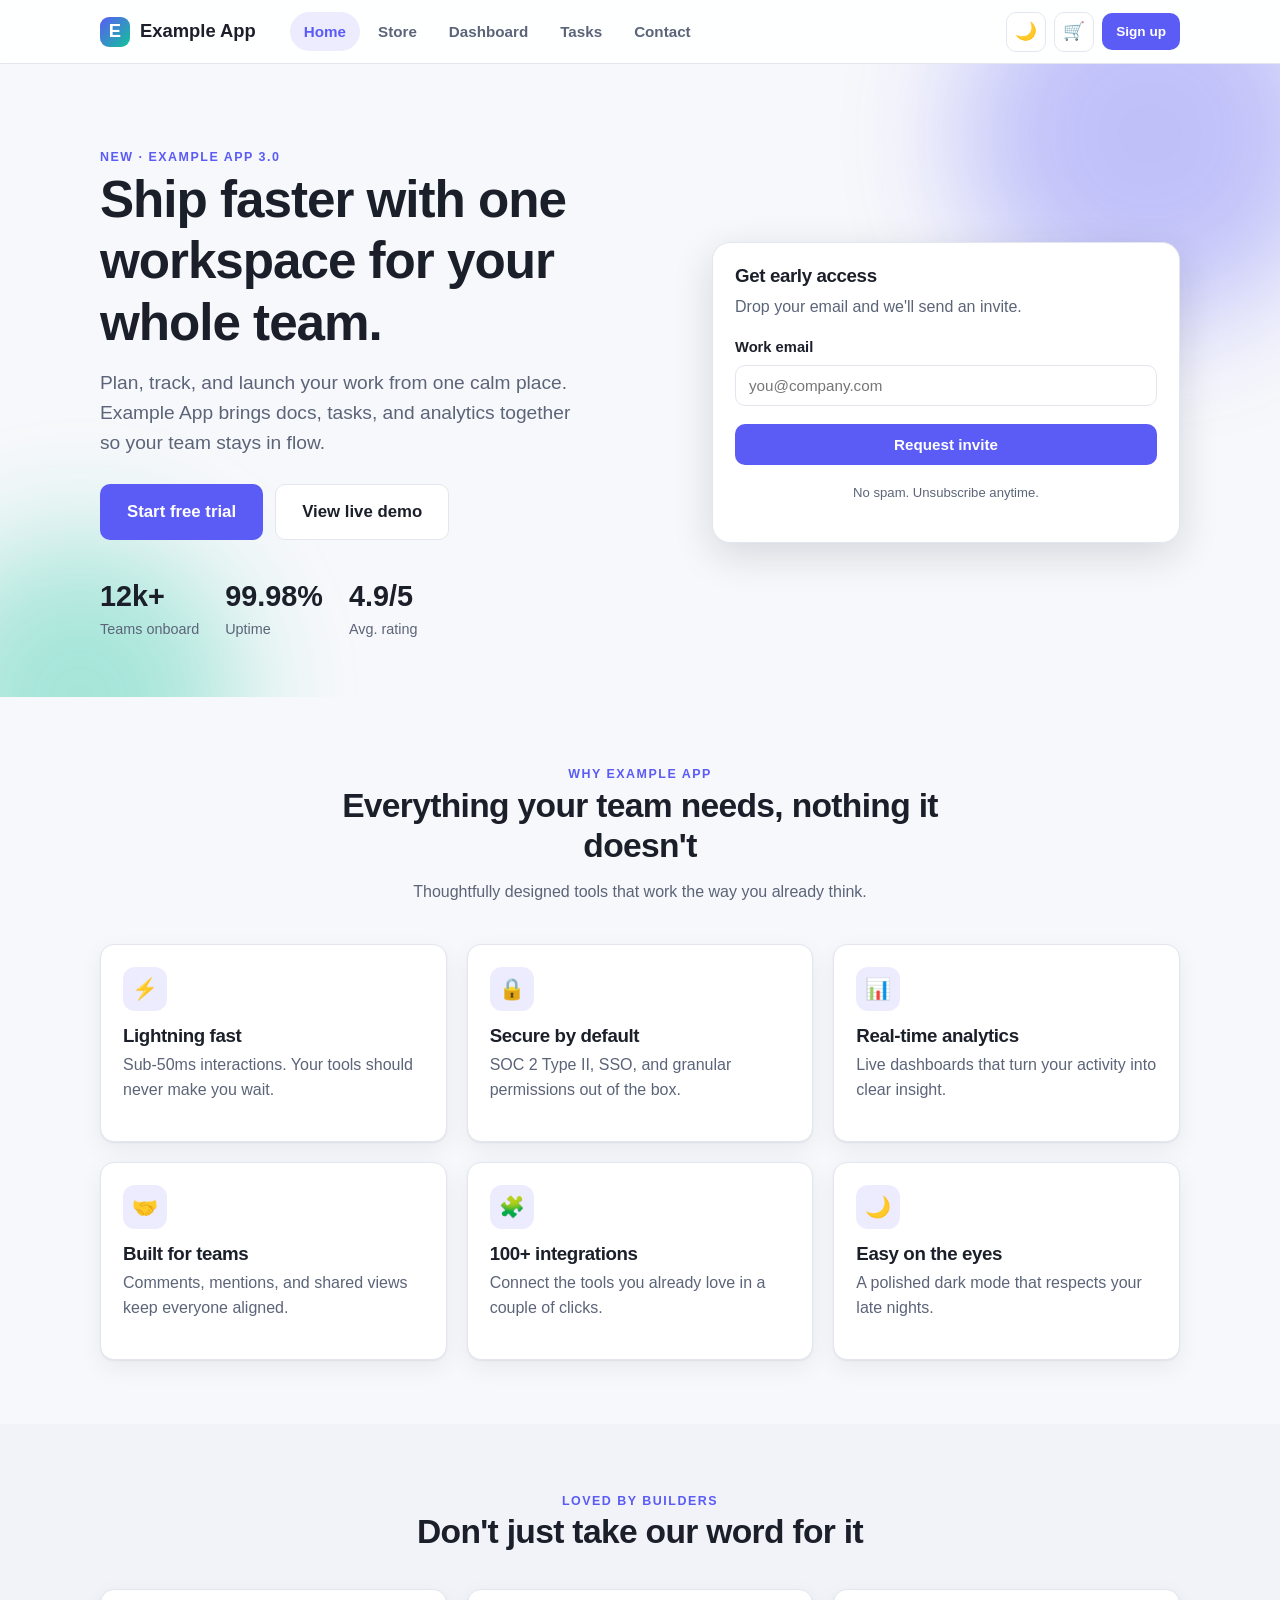
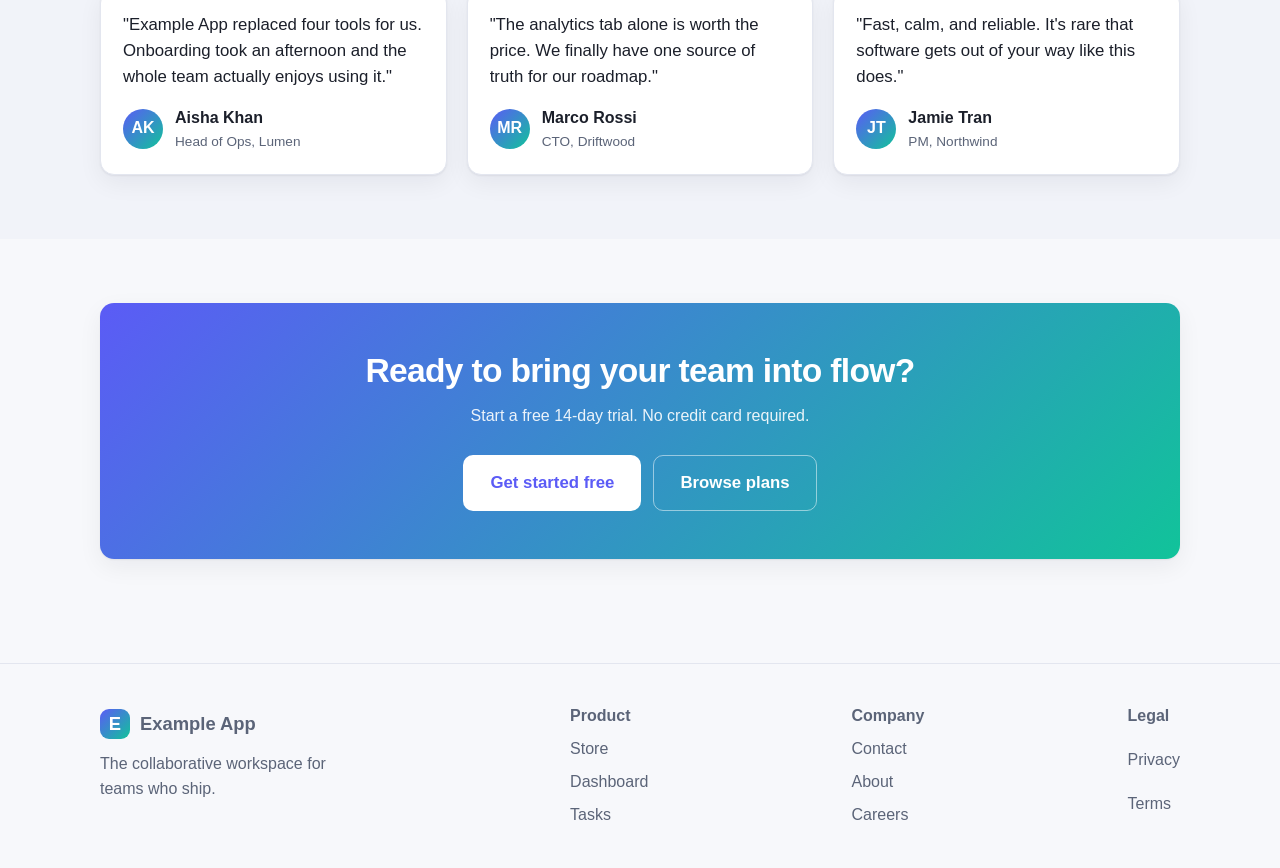
==== commit 92c2fb53: "Merge 22d8fead8bedc9a183deede92015033578def1d2 into 3e191434207b065653363ba417eb641d9b2fb72c" ====
--- a/index.html
+++ b/index.html
@@ -37,10 +37,10 @@
     <div class="container hero__grid">
       <div>
         <span class="eyebrow">New · Example App 3.0</span>
-        <h1>The workspace for teams who ship.</h1>
+        <h1>Ship faster with one workspace for your whole team.</h1>
         <p class="hero__lead">Plan, track, and launch your work from one calm place. Example App brings docs, tasks, and analytics together so your team stays in flow.</p>
         <div class="hero__cta">
-          <a class="btn btn--primary btn--lg" href="contact.html" style="background:#e11d2a;border-color:#e11d2a;color:#fff;">Start free trial</a>
+          <a class="btn btn--primary btn--lg" href="contact.html">Start free trial</a>
           <a class="btn btn--secondary btn--lg" href="dashboard.html">View live demo</a>
         </div>
         <div class="stat-row">
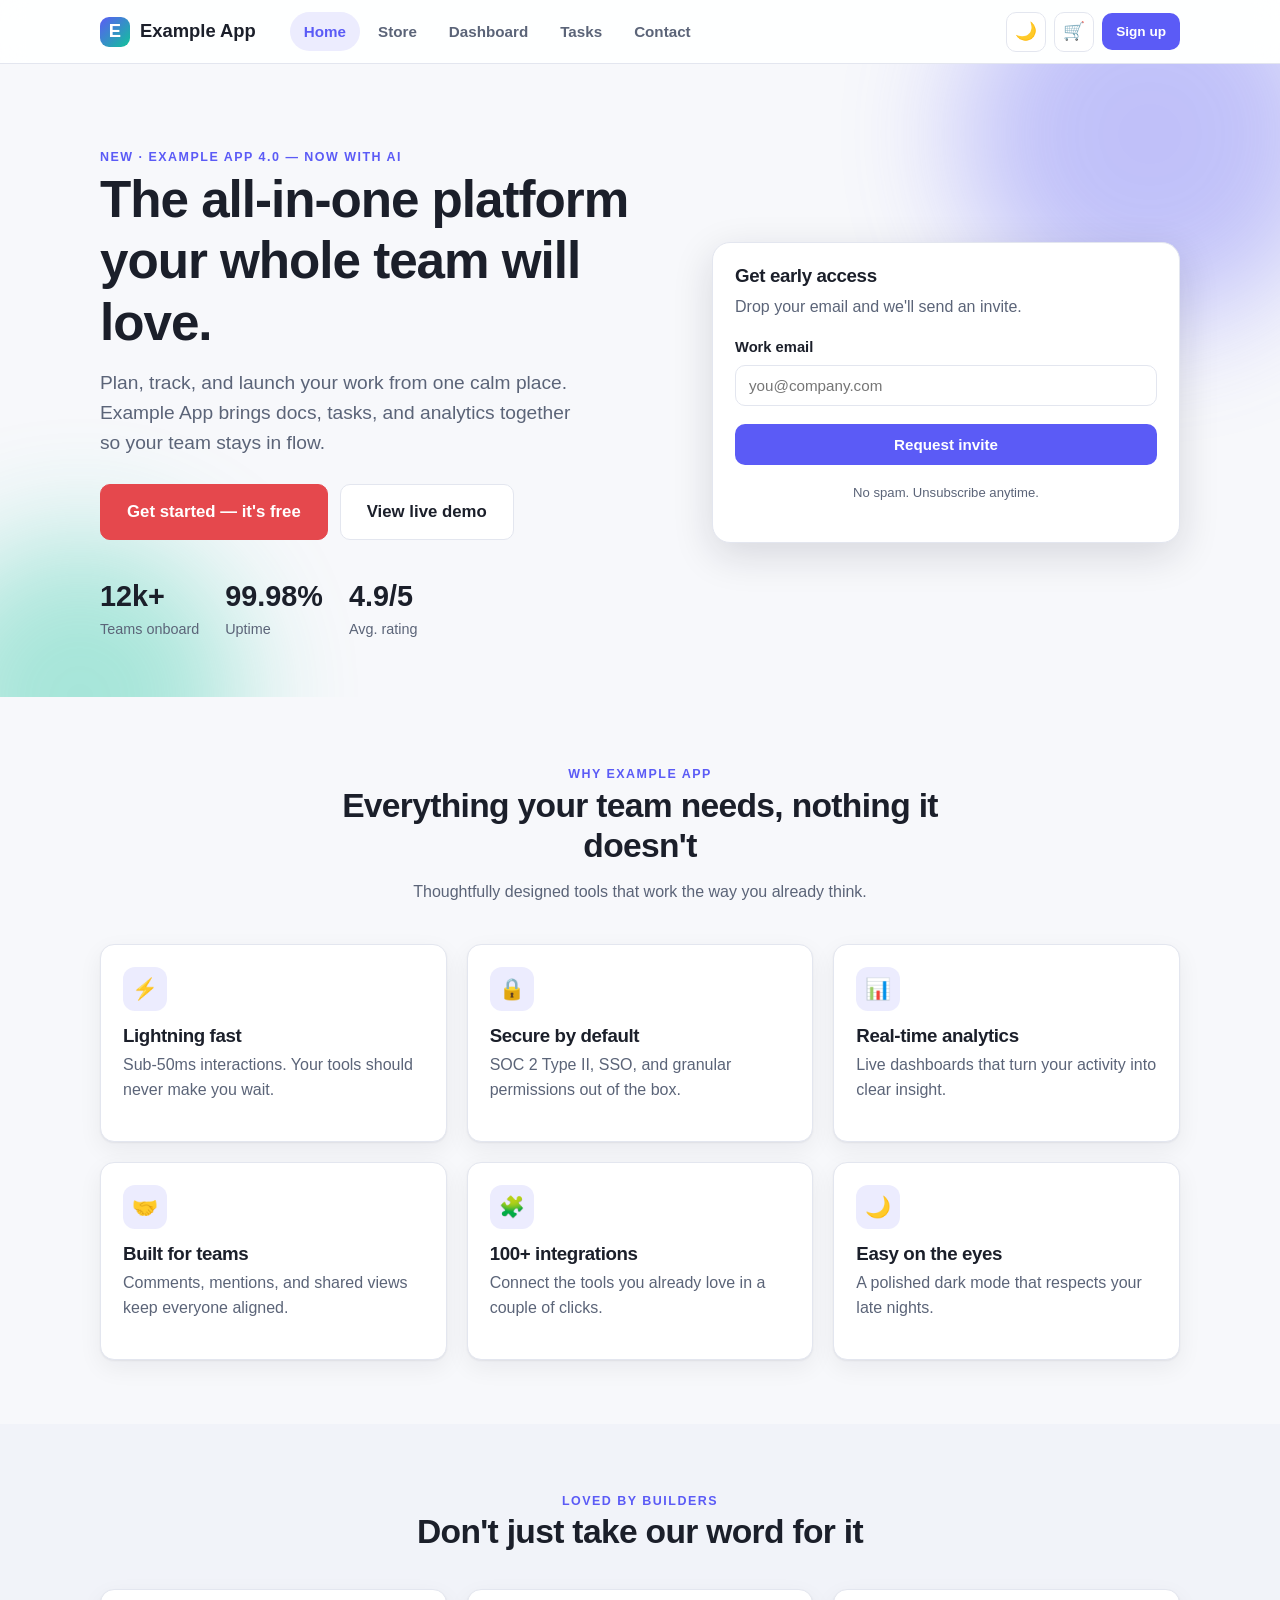
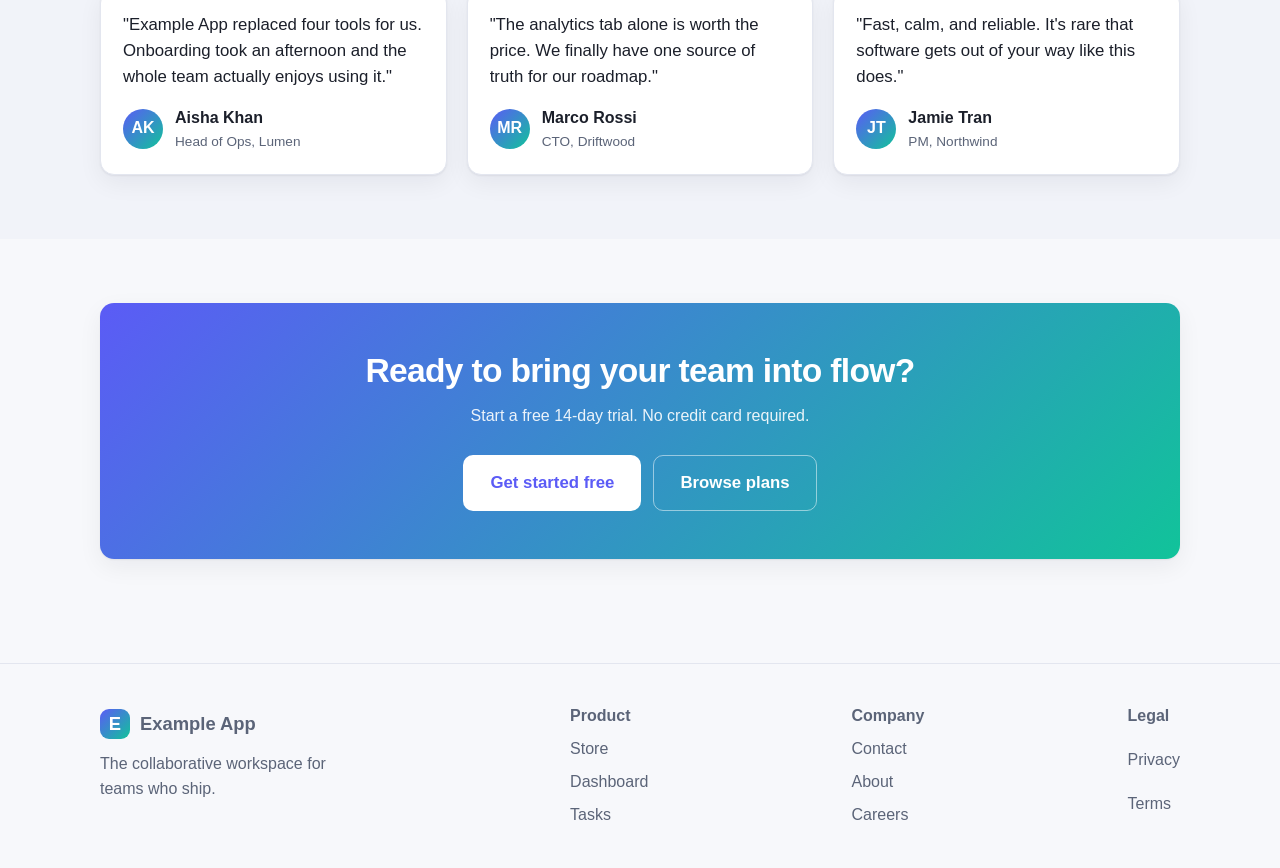
==== commit 04912384: "Tweak Tasks page subtitle copy Co-Authored-By: Claude Opus 4.8 (1M context) <noreply@anthropic.com>" ====
--- a/index.html
+++ b/index.html
@@ -36,11 +36,11 @@
     <span class="blob blob--2"></span>
     <div class="container hero__grid">
       <div>
-        <span class="eyebrow">New · Example App 3.0</span>
-        <h1>Ship faster with one workspace for your whole team.</h1>
+        <span class="eyebrow">New · Example App 4.0 — now with AI</span>
+        <h1>The all-in-one platform your whole team will love.</h1>
         <p class="hero__lead">Plan, track, and launch your work from one calm place. Example App brings docs, tasks, and analytics together so your team stays in flow.</p>
         <div class="hero__cta">
-          <a class="btn btn--primary btn--lg" href="contact.html">Start free trial</a>
+          <a class="btn btn--primary btn--lg" href="contact.html" style="background:#e5484d;border-color:#e5484d">Get started — it's free</a>
           <a class="btn btn--secondary btn--lg" href="dashboard.html">View live demo</a>
         </div>
         <div class="stat-row">
